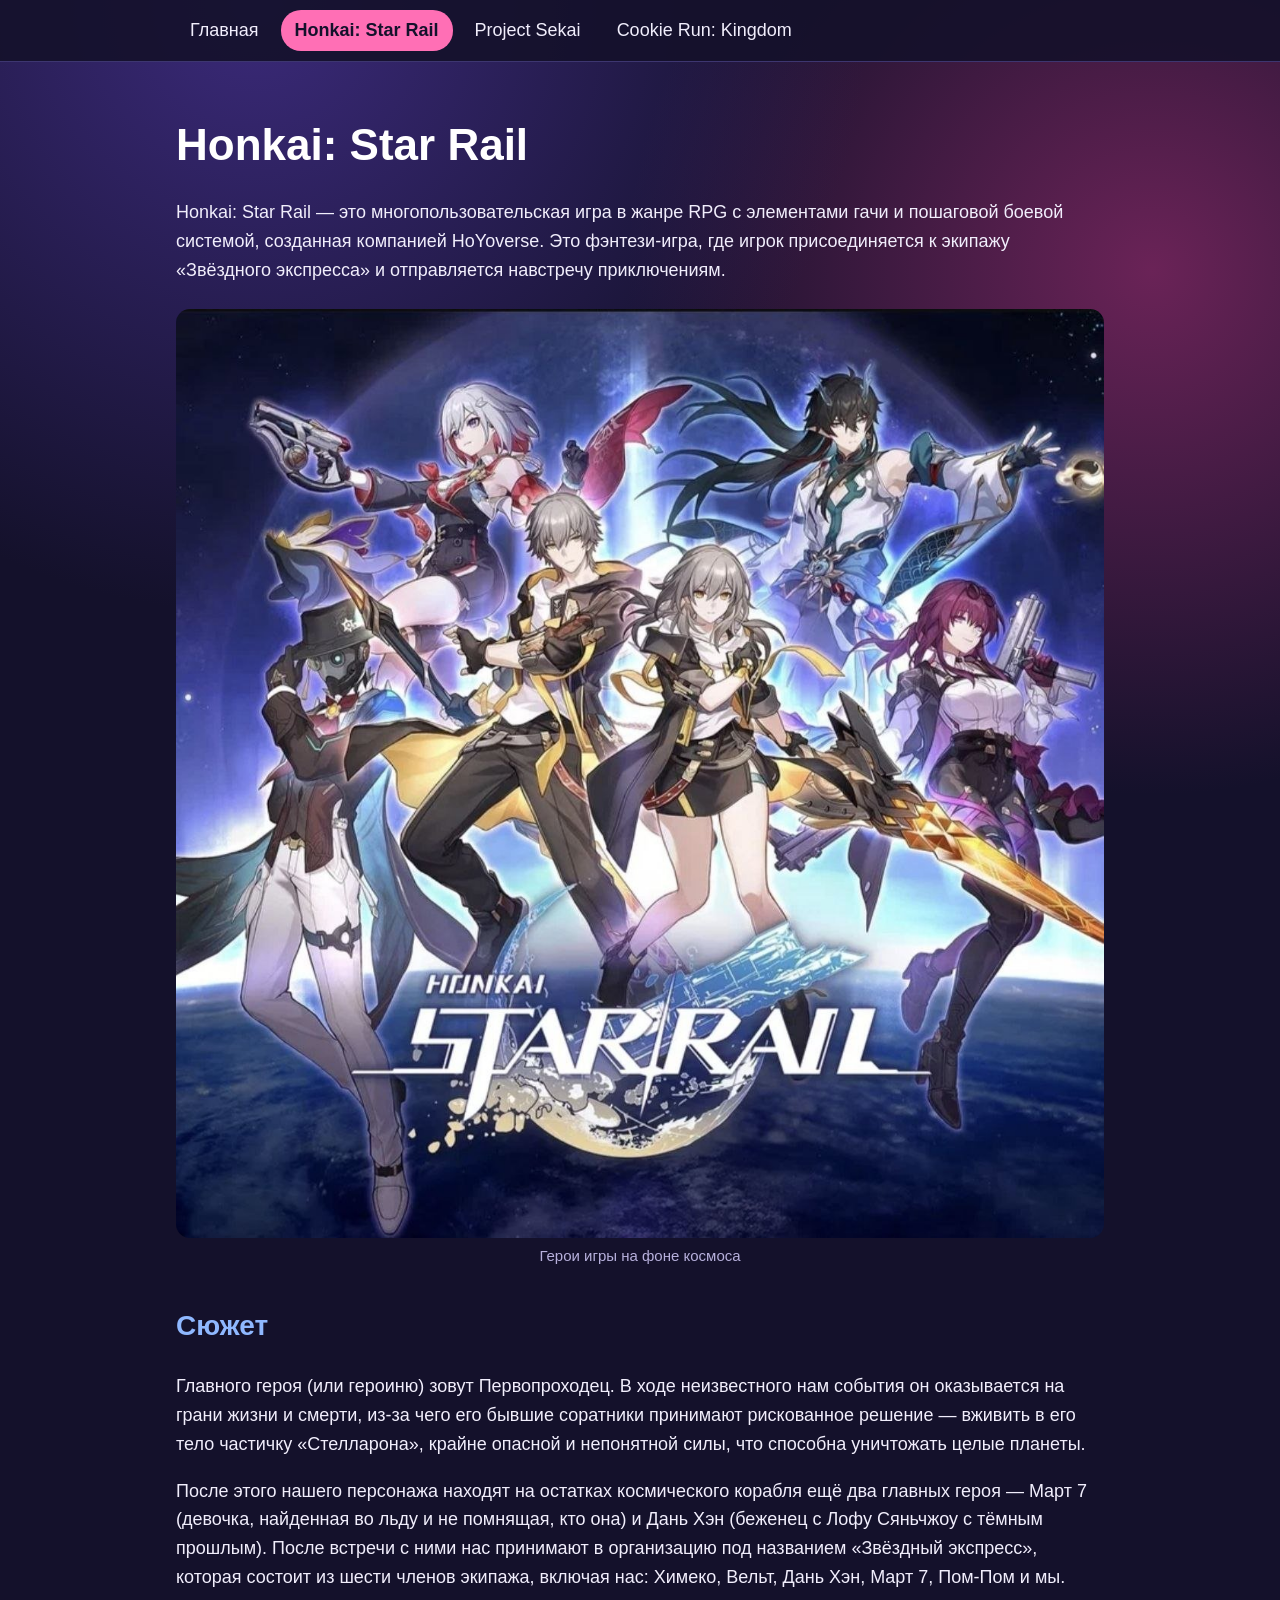
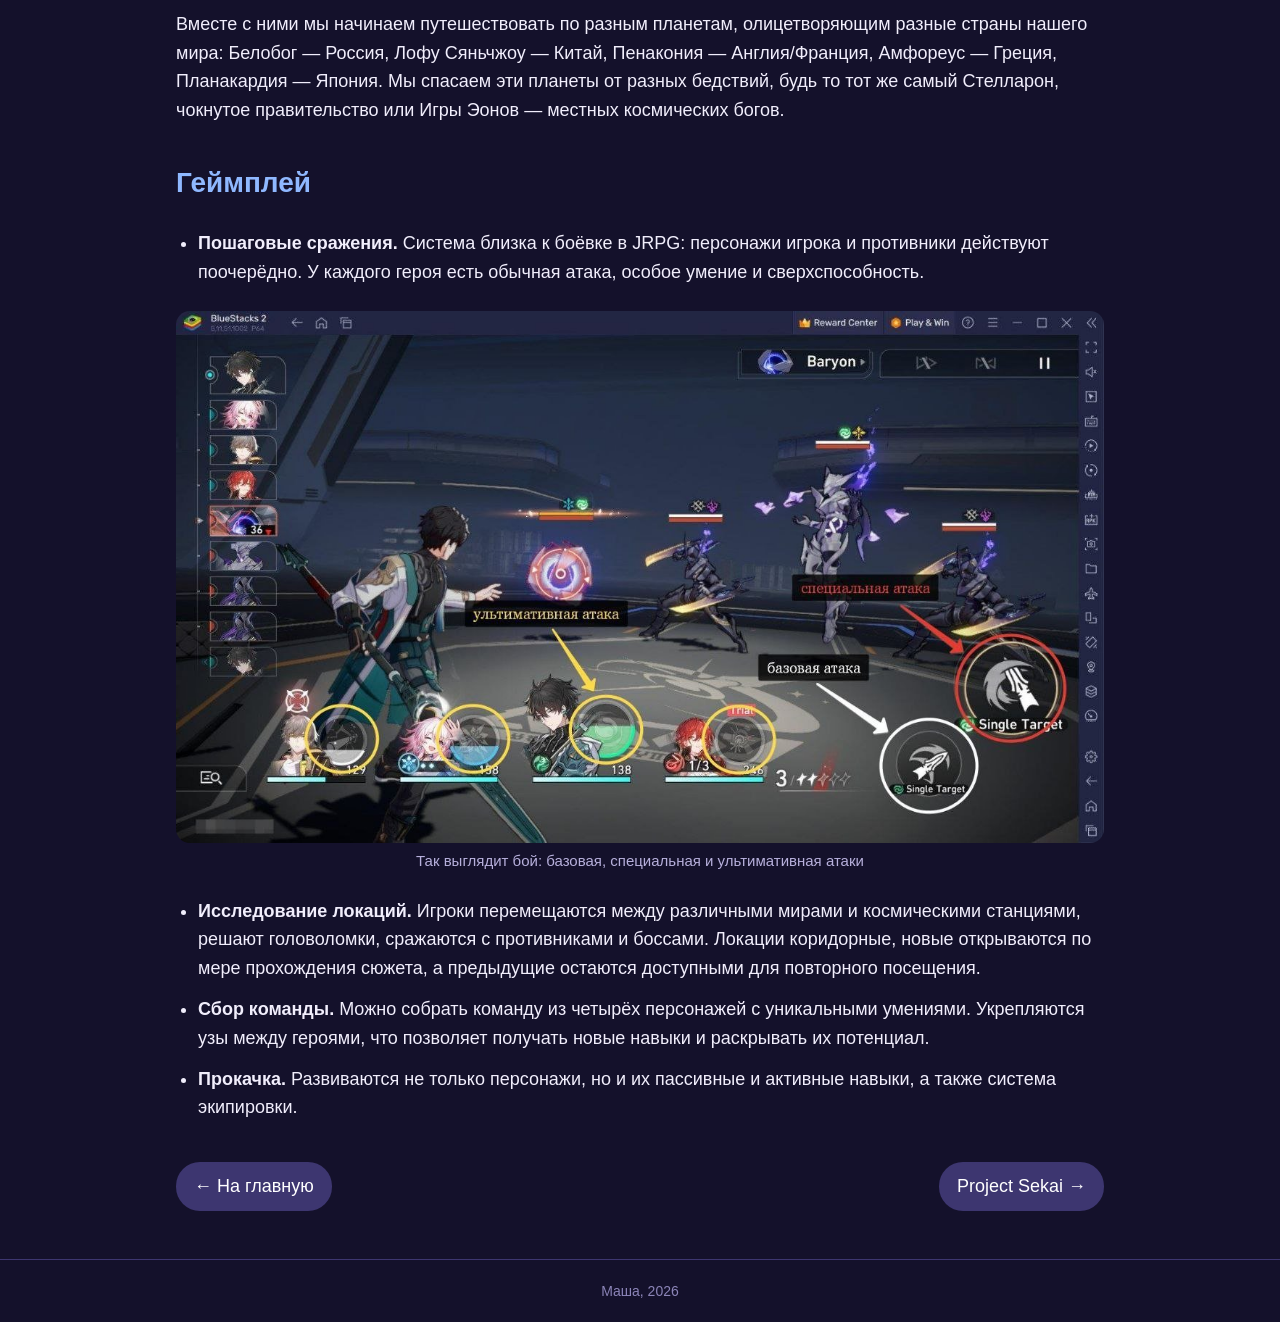
==== page2.html @ f721b34b "Add files via upload" ====
<!DOCTYPE html>
<html lang="ru">
<head>
    <meta charset="UTF-8">
    <meta name="viewport" content="width=device-width, initial-scale=1">
    <title>Honkai: Star Rail — Мой сайт про видеоигры</title>
    <link rel="stylesheet" href="style.css">
</head>
<body class="hsr">
    <nav>
        <ul>
            <li><a href="index.html">Главная</a></li>
            <li><a href="page2.html" class="active">Honkai: Star Rail</a></li>
            <li><a href="page3.html">Project Sekai</a></li>
            <li><a href="page4.html">Cookie Run: Kingdom</a></li>
        </ul>
    </nav>

    <main>
        <h1>Honkai: Star Rail</h1>
        <p>Honkai: Star Rail — это многопользовательская игра в жанре RPG с элементами гачи и пошаговой боевой системой, созданная компанией HoYoverse. Это фэнтези-игра, где игрок присоединяется к экипажу «Звёздного экспресса» и отправляется навстречу приключениям.</p>

        <figure>
            <img src="images/hsr.jpg" alt="Герои Honkai: Star Rail на фоне космоса">
            <figcaption>Герои игры на фоне космоса</figcaption>
        </figure>

        <h2>Сюжет</h2>
        <p>Главного героя (или героиню) зовут Первопроходец. В ходе неизвестного нам события он оказывается на грани жизни и смерти, из-за чего его бывшие соратники принимают рискованное решение — вживить в его тело частичку «Стелларона», крайне опасной и непонятной силы, что способна уничтожать целые планеты.</p>
        <p>После этого нашего персонажа находят на остатках космического корабля ещё два главных героя — Март 7 (девочка, найденная во льду и не помнящая, кто она) и Дань Хэн (беженец с Лофу Сяньчжоу с тёмным прошлым). После встречи с ними нас принимают в организацию под названием «Звёздный экспресс», которая состоит из шести членов экипажа, включая нас: Химеко, Вельт, Дань Хэн, Март 7, Пом-Пом и мы.</p>
        <p>Вместе с ними мы начинаем путешествовать по разным планетам, олицетворяющим разные страны нашего мира: Белобог — Россия, Лофу Сяньчжоу — Китай, Пенакония — Англия/Франция, Амфореус — Греция, Планакардия — Япония. Мы спасаем эти планеты от разных бедствий, будь то тот же самый Стелларон, чокнутое правительство или Игры Эонов — местных космических богов.</p>

        <h2>Геймплей</h2>
        <ul class="features">
            <li><b>Пошаговые сражения.</b> Система близка к боёвке в JRPG: персонажи игрока и противники действуют поочерёдно. У каждого героя есть обычная атака, особое умение и сверхспособность.</li>
        </ul>

        <figure>
            <img src="images/hsr-gameplay.jpg" alt="Пошаговый бой в Honkai: Star Rail">
            <figcaption>Так выглядит бой: базовая, специальная и ультимативная атаки</figcaption>
        </figure>

        <ul class="features">
            <li><b>Исследование локаций.</b> Игроки перемещаются между различными мирами и космическими станциями, решают головоломки, сражаются с противниками и боссами. Локации коридорные, новые открываются по мере прохождения сюжета, а предыдущие остаются доступными для повторного посещения.</li>
            <li><b>Сбор команды.</b> Можно собрать команду из четырёх персонажей с уникальными умениями. Укрепляются узы между героями, что позволяет получать новые навыки и раскрывать их потенциал.</li>
            <li><b>Прокачка.</b> Развиваются не только персонажи, но и их пассивные и активные навыки, а также система экипировки.</li>
        </ul>

        <div class="pager">
            <a href="index.html">← На главную</a>
            <a href="page3.html">Project Sekai →</a>
        </div>
    </main>

    <footer>Маша, 2026</footer>
</body>
</html>
---- style.css ----
/* Общие стили для всех страниц */

* {
    box-sizing: border-box;
}

body {
    margin: 0;
    font-family: "Segoe UI", Arial, sans-serif;
    font-size: 18px;
    line-height: 1.6;
    color: #f1eefc;
    background: #14112b;
    background-image: radial-gradient(circle at 20% 0%, #3b2a7a 0%, transparent 45%),
                      radial-gradient(circle at 90% 30%, #6a2357 0%, transparent 40%);
    background-attachment: fixed;
}

/* Меню */
nav {
    position: sticky;
    top: 0;
    z-index: 10;
    background: rgba(20, 17, 43, 0.9);
    border-bottom: 1px solid #3d3670;
}

nav ul {
    list-style: none;
    margin: 0 auto;
    padding: 10px 16px;
    max-width: 960px;
    display: flex;
    flex-wrap: wrap;
    gap: 8px;
}

nav a {
    display: block;
    padding: 6px 14px;
    border-radius: 20px;
    color: #f1eefc;
    text-decoration: none;
}

nav a:hover {
    background: #3d3670;
}

nav a.active {
    background: #ff6fb5;
    color: #14112b;
    font-weight: bold;
}

/* Основная часть */
main {
    max-width: 960px;
    margin: 0 auto;
    padding: 24px 16px 48px;
}

h1 {
    font-size: 44px;
    margin: 24px 0 12px;
    color: #ffffff;
}

h2 {
    font-size: 28px;
    margin-top: 36px;
    color: var(--accent, #ff6fb5);
}

.intro {
    font-size: 20px;
}

/* Карточки игр на главной */
.games {
    list-style: none;
    padding: 0;
    display: grid;
    grid-template-columns: repeat(auto-fit, minmax(260px, 1fr));
    gap: 20px;
}

.games a {
    display: block;
    height: 100%;
    background: #221d47;
    border: 2px solid #3d3670;
    border-radius: 16px;
    overflow: hidden;
    color: #f1eefc;
    text-decoration: none;
    transition: transform 0.2s, border-color 0.2s;
}

.games a:hover {
    transform: translateY(-4px);
    border-color: #ff6fb5;
}

.games img {
    width: 100%;
    height: 170px;
    object-fit: cover;
    display: block;
}

.games a > span {
    display: block;
    padding: 14px 16px;
    font-size: 20px;
    font-weight: bold;
}

.games .place {
    color: #ff6fb5;
    margin-right: 6px;
}

/* Картинки на страницах игр */
figure {
    margin: 24px 0;
}

figure img {
    width: 100%;
    border-radius: 14px;
    display: block;
}

figcaption {
    font-size: 15px;
    color: #b7b0dc;
    margin-top: 6px;
    text-align: center;
}

.pair {
    display: grid;
    grid-template-columns: 1fr 1fr;
    gap: 16px;
}

.pair figure {
    margin: 0;
}

/* Список особенностей геймплея */
.features {
    padding-left: 22px;
}

.features li {
    margin-bottom: 12px;
}

/* Цвет у каждой игры свой */
.hsr {
    --accent: #8fb8ff;
}

.sekai {
    --accent: #4fe0d0;
}

.cookie {
    --accent: #ffc35c;
}

/* Кнопки внизу страницы */
.pager {
    display: flex;
    justify-content: space-between;
    flex-wrap: wrap;
    gap: 12px;
    margin-top: 40px;
}

.pager a {
    padding: 10px 18px;
    border-radius: 24px;
    background: #3d3670;
    color: #fff;
    text-decoration: none;
}

.pager a:hover {
    background: #ff6fb5;
    color: #14112b;
}

footer {
    text-align: center;
    padding: 20px;
    font-size: 14px;
    color: #8c85b8;
    border-top: 1px solid #3d3670;
}

/* Телефон */
@media (max-width: 600px) {
    body {
        font-size: 16px;
    }

    h1 {
        font-size: 32px;
    }

    .pair {
        grid-template-columns: 1fr;
    }
}
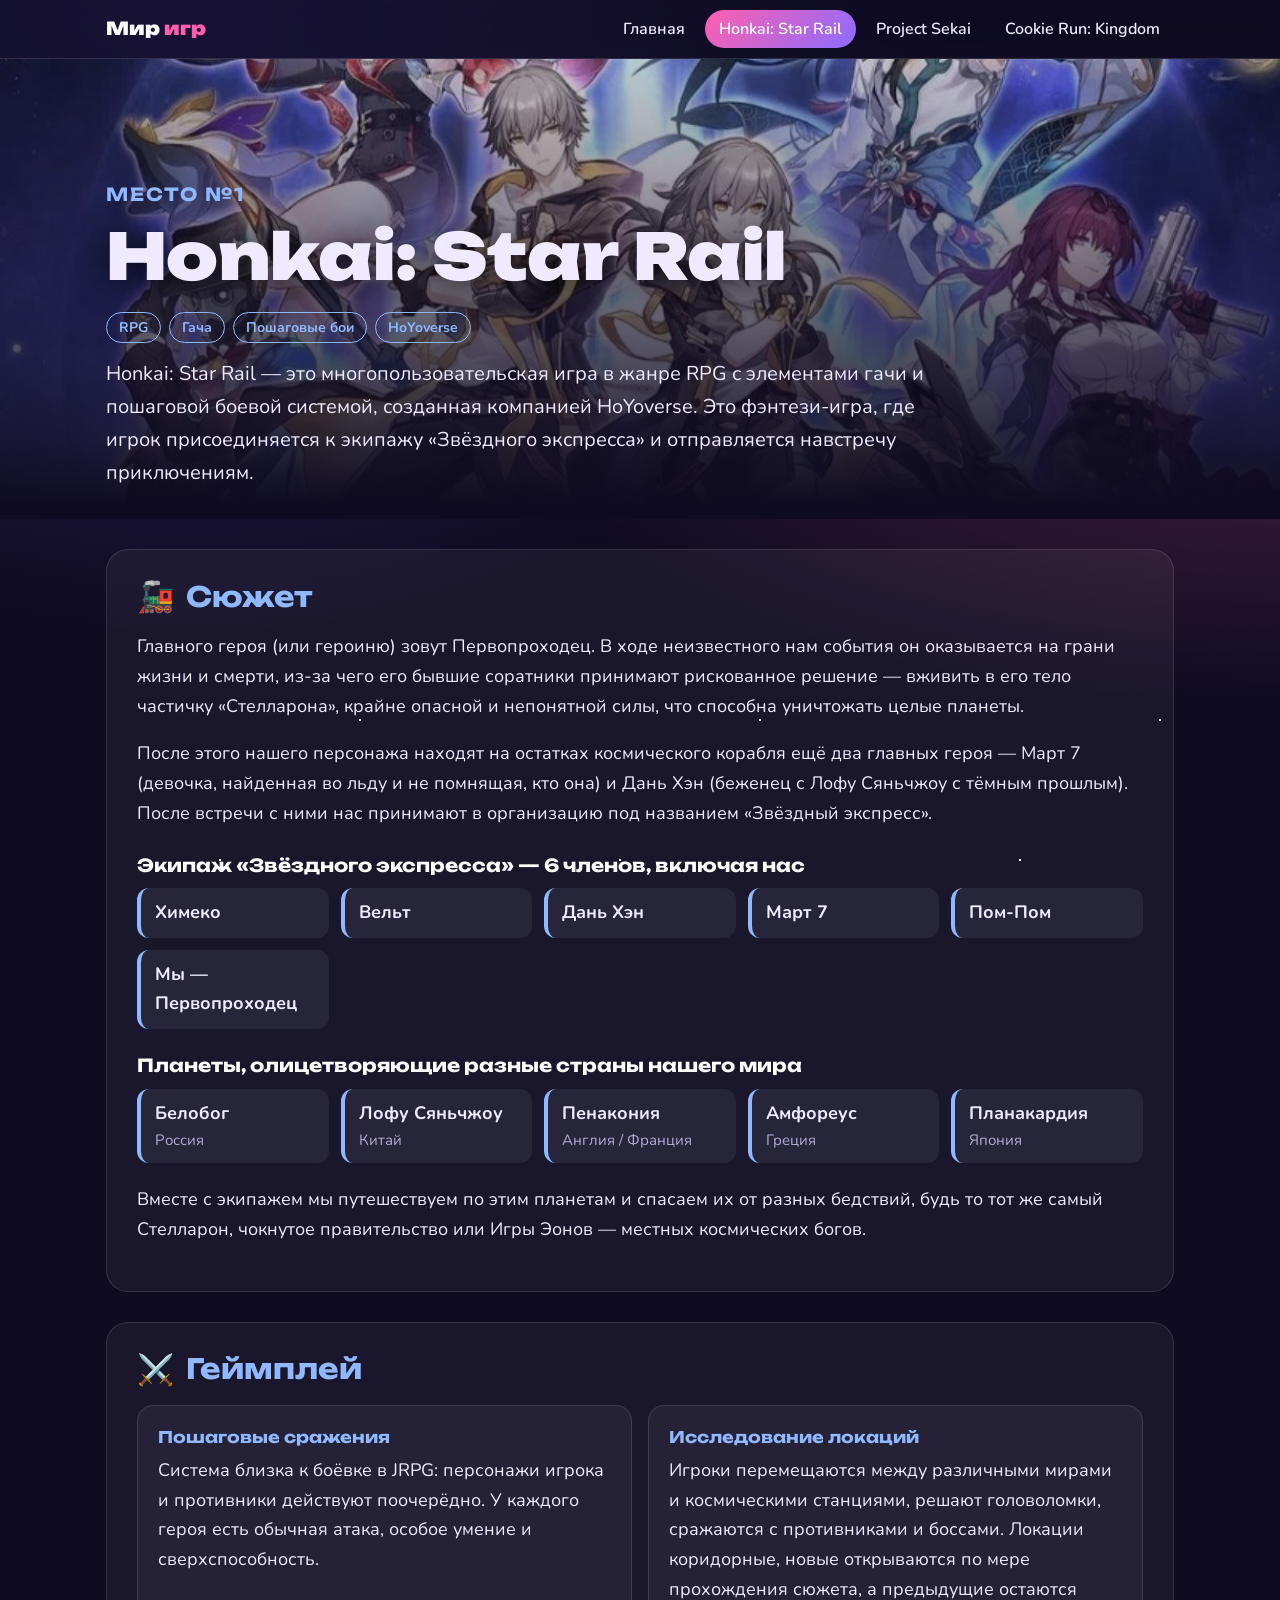
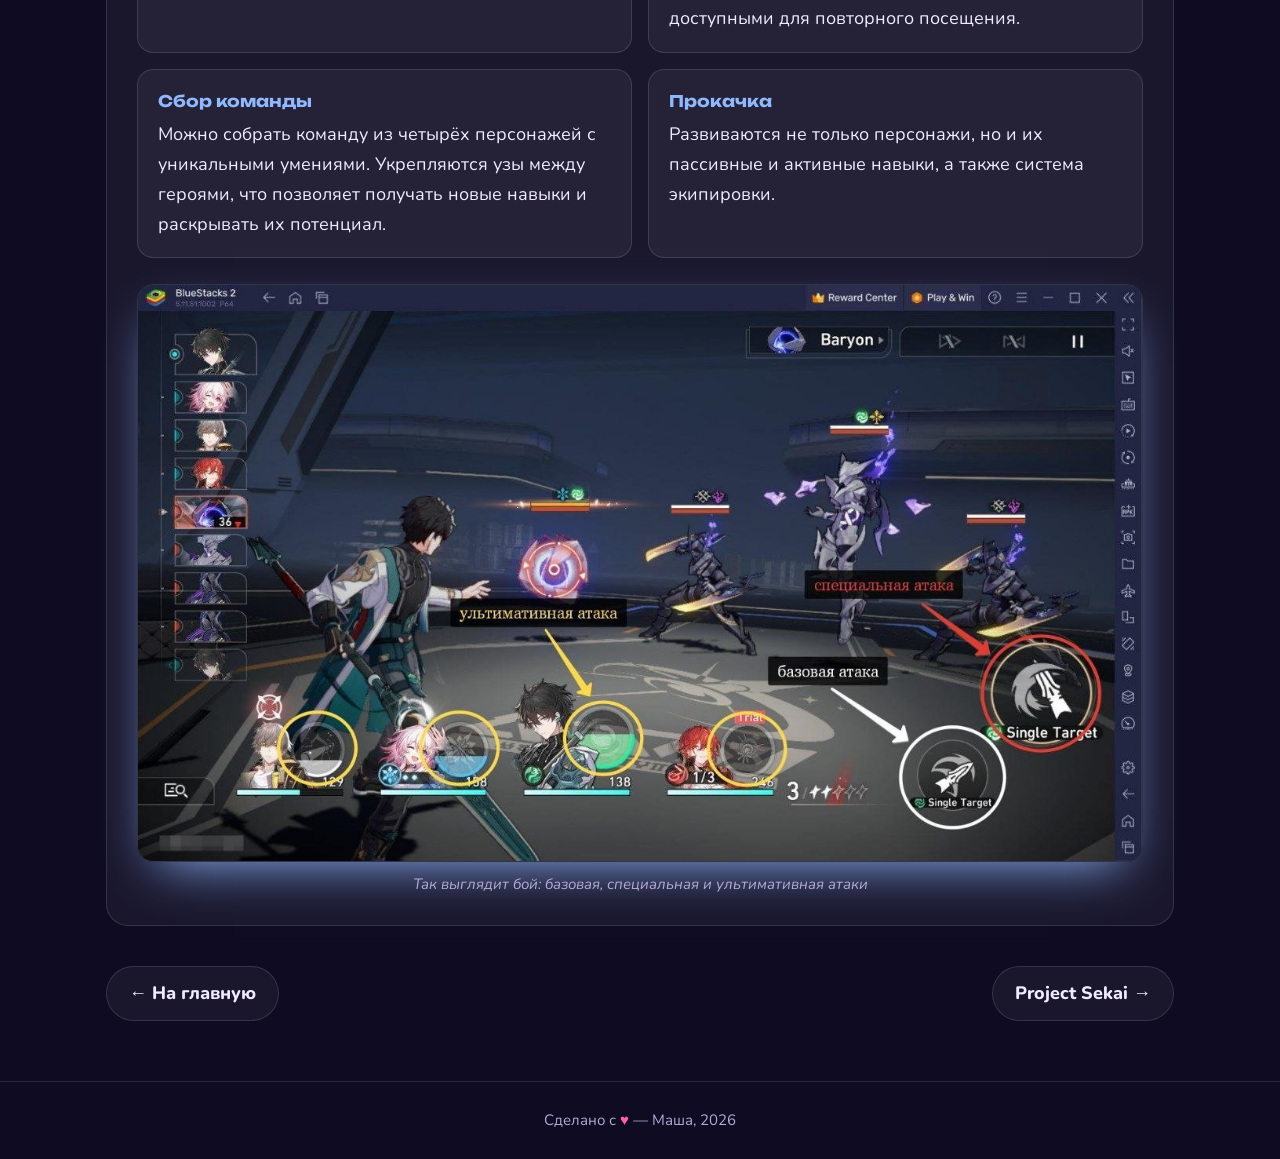
==== commit 4d3ca573: "Add files via upload" ====
--- a/page2.html
+++ b/page2.html
@@ -8,50 +8,75 @@
 </head>
 <body class="hsr">
     <nav>
-        <ul>
-            <li><a href="index.html">Главная</a></li>
-            <li><a href="page2.html" class="active">Honkai: Star Rail</a></li>
-            <li><a href="page3.html">Project Sekai</a></li>
-            <li><a href="page4.html">Cookie Run: Kingdom</a></li>
-        </ul>
+        <div class="nav-inner">
+            <a href="index.html" class="logo">Мир <span>игр</span></a>
+            <ul>
+                <li><a href="index.html">Главная</a></li>
+                <li><a href="page2.html" class="active">Honkai: Star Rail</a></li>
+                <li><a href="page3.html">Project Sekai</a></li>
+                <li><a href="page4.html">Cookie Run: Kingdom</a></li>
+            </ul>
+        </div>
     </nav>
 
-    <main>
-        <h1>Honkai: Star Rail</h1>
-        <p>Honkai: Star Rail — это многопользовательская игра в жанре RPG с элементами гачи и пошаговой боевой системой, созданная компанией HoYoverse. Это фэнтези-игра, где игрок присоединяется к экипажу «Звёздного экспресса» и отправляется навстречу приключениям.</p>
+    <header class="banner" style="background-image: url('images/hsr.jpg'); background-position: center 30%;">
+        <div class="banner-text">
+            <div class="number">МЕСТО №1</div>
+            <h1>Honkai: Star Rail</h1>
+            <ul class="tags"><li>RPG</li><li>Гача</li><li>Пошаговые бои</li><li>HoYoverse</li></ul>
+            <p class="lead">Honkai: Star Rail — это многопользовательская игра в жанре RPG с элементами гачи и пошаговой боевой системой, созданная компанией HoYoverse. Это фэнтези-игра, где игрок присоединяется к экипажу «Звёздного экспресса» и отправляется навстречу приключениям.</p>
+        </div>
+    </header>
 
-        <figure>
-            <img src="images/hsr.jpg" alt="Герои Honkai: Star Rail на фоне космоса">
-            <figcaption>Герои игры на фоне космоса</figcaption>
-        </figure>
+    <main class="wrap">
+        <section class="panel">
+            <h2><span class="icon">🚂</span> Сюжет</h2>
+            <p>Главного героя (или героиню) зовут Первопроходец. В ходе неизвестного нам события он оказывается на грани жизни и смерти, из-за чего его бывшие соратники принимают рискованное решение — вживить в его тело частичку «Стелларона», крайне опасной и непонятной силы, что способна уничтожать целые планеты.</p>
+            <p>После этого нашего персонажа находят на остатках космического корабля ещё два главных героя — Март 7 (девочка, найденная во льду и не помнящая, кто она) и Дань Хэн (беженец с Лофу Сяньчжоу с тёмным прошлым). После встречи с ними нас принимают в организацию под названием «Звёздный экспресс».</p>
 
-        <h2>Сюжет</h2>
-        <p>Главного героя (или героиню) зовут Первопроходец. В ходе неизвестного нам события он оказывается на грани жизни и смерти, из-за чего его бывшие соратники принимают рискованное решение — вживить в его тело частичку «Стелларона», крайне опасной и непонятной силы, что способна уничтожать целые планеты.</p>
-        <p>После этого нашего персонажа находят на остатках космического корабля ещё два главных героя — Март 7 (девочка, найденная во льду и не помнящая, кто она) и Дань Хэн (беженец с Лофу Сяньчжоу с тёмным прошлым). После встречи с ними нас принимают в организацию под названием «Звёздный экспресс», которая состоит из шести членов экипажа, включая нас: Химеко, Вельт, Дань Хэн, Март 7, Пом-Пом и мы.</p>
-        <p>Вместе с ними мы начинаем путешествовать по разным планетам, олицетворяющим разные страны нашего мира: Белобог — Россия, Лофу Сяньчжоу — Китай, Пенакония — Англия/Франция, Амфореус — Греция, Планакардия — Япония. Мы спасаем эти планеты от разных бедствий, будь то тот же самый Стелларон, чокнутое правительство или Игры Эонов — местных космических богов.</p>
+            <h3>Экипаж «Звёздного экспресса» — 6 членов, включая нас</h3>
+            <ul class="tiles">
+                <li>Химеко</li>
+                <li>Вельт</li>
+                <li>Дань Хэн</li>
+                <li>Март 7</li>
+                <li>Пом-Пом</li>
+                <li>Мы — Первопроходец</li>
+            </ul>
 
-        <h2>Геймплей</h2>
-        <ul class="features">
-            <li><b>Пошаговые сражения.</b> Система близка к боёвке в JRPG: персонажи игрока и противники действуют поочерёдно. У каждого героя есть обычная атака, особое умение и сверхспособность.</li>
-        </ul>
+            <h3>Планеты, олицетворяющие разные страны нашего мира</h3>
+            <ul class="tiles">
+                <li>Белобог <small>Россия</small></li>
+                <li>Лофу Сяньчжоу <small>Китай</small></li>
+                <li>Пенакония <small>Англия / Франция</small></li>
+                <li>Амфореус <small>Греция</small></li>
+                <li>Планакардия <small>Япония</small></li>
+            </ul>
 
-        <figure>
-            <img src="images/hsr-gameplay.jpg" alt="Пошаговый бой в Honkai: Star Rail">
-            <figcaption>Так выглядит бой: базовая, специальная и ультимативная атаки</figcaption>
-        </figure>
+            <p style="margin-top: 22px;">Вместе с экипажем мы путешествуем по этим планетам и спасаем их от разных бедствий, будь то тот же самый Стелларон, чокнутое правительство или Игры Эонов — местных космических богов.</p>
+        </section>
 
-        <ul class="features">
-            <li><b>Исследование локаций.</b> Игроки перемещаются между различными мирами и космическими станциями, решают головоломки, сражаются с противниками и боссами. Локации коридорные, новые открываются по мере прохождения сюжета, а предыдущие остаются доступными для повторного посещения.</li>
-            <li><b>Сбор команды.</b> Можно собрать команду из четырёх персонажей с уникальными умениями. Укрепляются узы между героями, что позволяет получать новые навыки и раскрывать их потенциал.</li>
-            <li><b>Прокачка.</b> Развиваются не только персонажи, но и их пассивные и активные навыки, а также система экипировки.</li>
-        </ul>
+        <section class="panel">
+            <h2><span class="icon">⚔️</span> Геймплей</h2>
+            <ul class="features">
+                <li><b>Пошаговые сражения</b>Система близка к боёвке в JRPG: персонажи игрока и противники действуют поочерёдно. У каждого героя есть обычная атака, особое умение и сверхспособность.</li>
+                <li><b>Исследование локаций</b>Игроки перемещаются между различными мирами и космическими станциями, решают головоломки, сражаются с противниками и боссами. Локации коридорные, новые открываются по мере прохождения сюжета, а предыдущие остаются доступными для повторного посещения.</li>
+                <li><b>Сбор команды</b>Можно собрать команду из четырёх персонажей с уникальными умениями. Укрепляются узы между героями, что позволяет получать новые навыки и раскрывать их потенциал.</li>
+                <li><b>Прокачка</b>Развиваются не только персонажи, но и их пассивные и активные навыки, а также система экипировки.</li>
+            </ul>
+
+            <figure>
+                <img src="images/hsr-gameplay.jpg" alt="Пошаговый бой в Honkai: Star Rail">
+                <figcaption>Так выглядит бой: базовая, специальная и ультимативная атаки</figcaption>
+            </figure>
+        </section>
 
         <div class="pager">
-            <a href="index.html">← На главную</a>
-            <a href="page3.html">Project Sekai →</a>
+            <a href="index.html" class="btn">← На главную</a>
+            <a href="page3.html" class="btn">Project Sekai →</a>
         </div>
     </main>
 
-    <footer>Маша, 2026</footer>
+    <footer>Сделано с <span>♥</span> — Маша, 2026</footer>
 </body>
 </html>
--- a/style.css
+++ b/style.css
@@ -1,161 +1,426 @@
-/* Общие стили для всех страниц */
+/* ===== Общие стили для всех страниц ===== */
+
+@import url("https://fonts.googleapis.com/css2?family=Unbounded:wght@500;700;900&family=Nunito:wght@400;600;800&display=swap");
+
+:root {
+    --bg: #0e0b22;
+    --panel: rgba(255, 255, 255, 0.05);
+    --border: rgba(255, 255, 255, 0.12);
+    --text: #efeaff;
+    --muted: #b3aad6;
+    --pink: #ff5fae;
+    --violet: #8b6cff;
+    --accent: var(--pink);
+}
 
 * {
     box-sizing: border-box;
 }
 
+html {
+    scroll-behavior: smooth;
+}
+
 body {
     margin: 0;
-    font-family: "Segoe UI", Arial, sans-serif;
+    font-family: "Nunito", "Segoe UI", Arial, sans-serif;
     font-size: 18px;
-    line-height: 1.6;
-    color: #f1eefc;
-    background: #14112b;
-    background-image: radial-gradient(circle at 20% 0%, #3b2a7a 0%, transparent 45%),
-                      radial-gradient(circle at 90% 30%, #6a2357 0%, transparent 40%);
+    line-height: 1.65;
+    color: var(--text);
+    background-color: var(--bg);
+    /* звёздное небо */
+    background-image:
+        radial-gradient(1px 1px at 10% 20%, #fff 50%, transparent 51%),
+        radial-gradient(1px 1px at 30% 70%, #fff 50%, transparent 51%),
+        radial-gradient(2px 2px at 55% 15%, #fff 50%, transparent 51%),
+        radial-gradient(1px 1px at 75% 45%, #fff 50%, transparent 51%),
+        radial-gradient(2px 2px at 90% 80%, #fff 50%, transparent 51%),
+        radial-gradient(1px 1px at 45% 90%, #fff 50%, transparent 51%),
+        radial-gradient(ellipse at 15% 0%, rgba(139, 108, 255, 0.35), transparent 50%),
+        radial-gradient(ellipse at 100% 40%, rgba(255, 95, 174, 0.25), transparent 45%);
+    background-size: 400px 400px, 400px 400px, 400px 400px, 400px 400px, 400px 400px, 400px 400px, 100% 100%, 100% 100%;
     background-attachment: fixed;
 }
 
-/* Меню */
+h1, h2, h3, .logo {
+    font-family: "Unbounded", "Segoe UI", Arial, sans-serif;
+    line-height: 1.2;
+}
+
+a {
+    color: var(--accent);
+}
+
+img {
+    max-width: 100%;
+}
+
+/* ===== Меню ===== */
 nav {
     position: sticky;
     top: 0;
     z-index: 10;
-    background: rgba(20, 17, 43, 0.9);
-    border-bottom: 1px solid #3d3670;
+    background: rgba(14, 11, 34, 0.75);
+    backdrop-filter: blur(12px);
+    border-bottom: 1px solid var(--border);
+}
+
+.nav-inner {
+    max-width: 1100px;
+    margin: 0 auto;
+    padding: 10px 16px;
+    display: flex;
+    align-items: center;
+    justify-content: space-between;
+    flex-wrap: wrap;
+    gap: 10px;
+}
+
+.logo {
+    font-size: 18px;
+    font-weight: 900;
+    color: #fff;
+    text-decoration: none;
+}
+
+.logo span {
+    color: var(--pink);
 }
 
 nav ul {
     list-style: none;
-    margin: 0 auto;
-    padding: 10px 16px;
-    max-width: 960px;
+    margin: 0;
+    padding: 0;
     display: flex;
     flex-wrap: wrap;
-    gap: 8px;
-}
-
-nav a {
+    gap: 6px;
+}
+
+nav ul a {
     display: block;
     padding: 6px 14px;
-    border-radius: 20px;
-    color: #f1eefc;
+    border-radius: 999px;
+    color: var(--text);
     text-decoration: none;
-}
-
-nav a:hover {
-    background: #3d3670;
-}
-
-nav a.active {
-    background: #ff6fb5;
-    color: #14112b;
-    font-weight: bold;
-}
-
-/* Основная часть */
-main {
-    max-width: 960px;
+    font-weight: 600;
+    font-size: 16px;
+    transition: background 0.2s;
+}
+
+nav ul a:hover {
+    background: rgba(255, 255, 255, 0.1);
+}
+
+nav ul a.active {
+    background: linear-gradient(135deg, var(--pink), var(--violet));
+    color: #fff;
+}
+
+/* ===== Главная: шапка ===== */
+.hero {
+    max-width: 1100px;
     margin: 0 auto;
-    padding: 24px 16px 48px;
-}
-
-h1 {
-    font-size: 44px;
-    margin: 24px 0 12px;
-    color: #ffffff;
-}
-
-h2 {
-    font-size: 28px;
-    margin-top: 36px;
-    color: var(--accent, #ff6fb5);
-}
-
-.intro {
+    padding: 70px 16px 40px;
+    text-align: center;
+}
+
+.hello {
+    display: inline-block;
+    padding: 6px 16px;
+    border: 1px solid var(--border);
+    border-radius: 999px;
+    background: var(--panel);
+    color: var(--muted);
+    font-weight: 600;
+    margin-bottom: 20px;
+}
+
+.hero h1 {
+    font-size: clamp(40px, 8vw, 80px);
+    font-weight: 900;
+    margin: 0 0 20px;
+    background: linear-gradient(90deg, #8fb8ff, var(--pink), #ffc35c);
+    -webkit-background-clip: text;
+    background-clip: text;
+    color: transparent;
+}
+
+.hero p {
+    max-width: 720px;
+    margin: 0 auto;
     font-size: 20px;
-}
-
-/* Карточки игр на главной */
+    color: var(--text);
+}
+
+/* ===== Главная: карточки игр ===== */
+.wrap {
+    max-width: 1100px;
+    margin: 0 auto;
+    padding: 0 16px 60px;
+}
+
+.section-title {
+    text-align: center;
+    font-size: 22px;
+    color: var(--muted);
+    margin: 10px 0 30px;
+}
+
 .games {
     list-style: none;
     padding: 0;
+    margin: 0;
     display: grid;
-    grid-template-columns: repeat(auto-fit, minmax(260px, 1fr));
-    gap: 20px;
-}
-
-.games a {
-    display: block;
+    grid-template-columns: repeat(auto-fit, minmax(300px, 1fr));
+    gap: 26px;
+}
+
+.card {
+    position: relative;
+    display: flex;
+    flex-direction: column;
     height: 100%;
-    background: #221d47;
-    border: 2px solid #3d3670;
-    border-radius: 16px;
+    background: var(--panel);
+    border: 1px solid var(--border);
+    border-radius: 22px;
     overflow: hidden;
-    color: #f1eefc;
+    color: var(--text);
     text-decoration: none;
-    transition: transform 0.2s, border-color 0.2s;
-}
-
-.games a:hover {
-    transform: translateY(-4px);
-    border-color: #ff6fb5;
-}
-
-.games img {
+    transition: transform 0.25s, box-shadow 0.25s, border-color 0.25s;
+}
+
+.card:hover {
+    transform: translateY(-8px);
+    border-color: var(--accent);
+    box-shadow: 0 20px 50px -15px var(--accent);
+}
+
+.card img {
     width: 100%;
-    height: 170px;
+    height: 210px;
     object-fit: cover;
     display: block;
-}
-
-.games a > span {
+    transition: transform 0.4s;
+}
+
+.card:hover img {
+    transform: scale(1.06);
+}
+
+.card .pic {
+    overflow: hidden;
+}
+
+.rank {
+    position: absolute;
+    top: 14px;
+    left: 14px;
+    z-index: 2;
+    width: 48px;
+    height: 48px;
+    border-radius: 50%;
+    display: grid;
+    place-items: center;
+    font-family: "Unbounded", sans-serif;
+    font-weight: 900;
+    font-size: 20px;
+    color: #fff;
+    background: var(--accent);
+    box-shadow: 0 4px 14px rgba(0, 0, 0, 0.5);
+}
+
+.card-body {
+    padding: 20px 22px 24px;
+    display: flex;
+    flex-direction: column;
+    flex: 1;
+}
+
+.card h3 {
+    margin: 0 0 10px;
+    font-size: 21px;
+}
+
+.card p {
+    margin: 0 0 16px;
+    color: var(--muted);
+    font-size: 16px;
+}
+
+.more {
+    margin-top: auto;
+    font-weight: 800;
+    color: var(--accent);
+}
+
+/* Теги жанров */
+.tags {
+    display: flex;
+    flex-wrap: wrap;
+    gap: 8px;
+    margin-bottom: 14px;
+    padding: 0;
+    list-style: none;
+}
+
+.tags li {
+    padding: 3px 12px;
+    border-radius: 999px;
+    font-size: 14px;
+    font-weight: 700;
+    border: 1px solid var(--accent);
+    color: var(--accent);
+}
+
+/* ===== Страница игры: баннер ===== */
+.banner {
+    position: relative;
+    min-height: 460px;
+    display: flex;
+    align-items: flex-end;
+    background-size: cover;
+    background-position: center;
+}
+
+.banner::after {
+    content: "";
+    position: absolute;
+    inset: 0;
+    background: linear-gradient(to top, var(--bg) 3%, rgba(14, 11, 34, 0.55) 55%, rgba(14, 11, 34, 0.2));
+}
+
+.banner-text {
+    position: relative;
+    z-index: 1;
+    width: 100%;
+    max-width: 1100px;
+    margin: 0 auto;
+    padding: 40px 16px 30px;
+}
+
+.banner .number {
+    font-family: "Unbounded", sans-serif;
+    font-weight: 700;
+    color: var(--accent);
+    letter-spacing: 2px;
+}
+
+.banner h1 {
+    font-size: clamp(34px, 6vw, 64px);
+    font-weight: 900;
+    margin: 8px 0 16px;
+    text-shadow: 0 4px 30px rgba(0, 0, 0, 0.7);
+}
+
+.lead {
+    font-size: 20px;
+    max-width: 820px;
+    margin: 0;
+}
+
+/* ===== Страница игры: панели ===== */
+.panel {
+    background: var(--panel);
+    border: 1px solid var(--border);
+    border-radius: 22px;
+    padding: 28px 30px;
+    margin-top: 30px;
+}
+
+.panel h2 {
+    display: flex;
+    align-items: center;
+    gap: 12px;
+    margin: 0 0 18px;
+    font-size: 28px;
+    color: var(--accent);
+}
+
+.panel h2 .icon {
+    font-size: 30px;
+}
+
+.panel h3 {
+    font-size: 18px;
+    margin: 26px 0 12px;
+    color: #fff;
+}
+
+/* Плитки: экипаж, планеты */
+.tiles {
+    list-style: none;
+    padding: 0;
+    margin: 0;
+    display: grid;
+    grid-template-columns: repeat(auto-fill, minmax(170px, 1fr));
+    gap: 12px;
+}
+
+.tiles li {
+    background: rgba(255, 255, 255, 0.06);
+    border-left: 4px solid var(--accent);
+    border-radius: 12px;
+    padding: 10px 14px;
+    font-weight: 700;
+}
+
+.tiles small {
     display: block;
-    padding: 14px 16px;
-    font-size: 20px;
-    font-weight: bold;
-}
-
-.games .place {
-    color: #ff6fb5;
-    margin-right: 6px;
-}
-
-/* Картинки на страницах игр */
+    font-weight: 400;
+    color: var(--muted);
+    font-size: 15px;
+}
+
+/* Особенности геймплея */
+.features {
+    list-style: none;
+    padding: 0;
+    margin: 0;
+    display: grid;
+    grid-template-columns: repeat(auto-fit, minmax(380px, 1fr));
+    gap: 16px;
+}
+
+.features li {
+    background: rgba(255, 255, 255, 0.05);
+    border: 1px solid var(--border);
+    border-radius: 16px;
+    padding: 18px 20px;
+}
+
+.features b {
+    display: block;
+    font-family: "Unbounded", sans-serif;
+    font-size: 16px;
+    color: var(--accent);
+    margin-bottom: 6px;
+}
+
+/* Картинки */
 figure {
-    margin: 24px 0;
+    margin: 26px 0 0;
 }
 
 figure img {
     width: 100%;
-    border-radius: 14px;
     display: block;
+    border-radius: 16px;
+    border: 1px solid var(--border);
+    box-shadow: 0 20px 50px -20px var(--accent);
 }
 
 figcaption {
     font-size: 15px;
-    color: #b7b0dc;
-    margin-top: 6px;
+    color: var(--muted);
+    margin-top: 10px;
     text-align: center;
+    font-style: italic;
 }
 
 .pair {
     display: grid;
     grid-template-columns: 1fr 1fr;
-    gap: 16px;
-}
-
-.pair figure {
-    margin: 0;
-}
-
-/* Список особенностей геймплея */
-.features {
-    padding-left: 22px;
-}
-
-.features li {
-    margin-bottom: 12px;
+    gap: 18px;
 }
 
 /* Цвет у каждой игры свой */
@@ -164,14 +429,14 @@
 }
 
 .sekai {
-    --accent: #4fe0d0;
+    --accent: #3fe0cf;
 }
 
 .cookie {
-    --accent: #ffc35c;
-}
-
-/* Кнопки внизу страницы */
+    --accent: #ffbf47;
+}
+
+/* ===== Кнопки внизу ===== */
 .pager {
     display: flex;
     justify-content: space-between;
@@ -180,38 +445,67 @@
     margin-top: 40px;
 }
 
-.pager a {
-    padding: 10px 18px;
-    border-radius: 24px;
-    background: #3d3670;
-    color: #fff;
+.btn {
+    padding: 12px 22px;
+    border-radius: 999px;
+    border: 1px solid var(--border);
+    background: var(--panel);
+    color: var(--text);
     text-decoration: none;
-}
-
-.pager a:hover {
-    background: #ff6fb5;
-    color: #14112b;
+    font-weight: 800;
+    transition: background 0.2s, color 0.2s;
+}
+
+.btn:hover {
+    background: var(--accent);
+    color: #0e0b22;
 }
 
 footer {
     text-align: center;
-    padding: 20px;
-    font-size: 14px;
-    color: #8c85b8;
-    border-top: 1px solid #3d3670;
-}
-
-/* Телефон */
-@media (max-width: 600px) {
+    padding: 26px 16px;
+    font-size: 15px;
+    color: var(--muted);
+    border-top: 1px solid var(--border);
+}
+
+footer span {
+    color: var(--pink);
+}
+
+/* ===== Телефон ===== */
+@media (max-width: 640px) {
     body {
         font-size: 16px;
     }
 
-    h1 {
-        font-size: 32px;
-    }
-
-    .pair {
+    .hero {
+        padding-top: 40px;
+    }
+
+    .hero p,
+    .lead {
+        font-size: 17px;
+    }
+
+    .banner {
+        min-height: 360px;
+    }
+
+    .panel {
+        padding: 20px 18px;
+    }
+
+    .panel h2 {
+        font-size: 22px;
+    }
+
+    .pair,
+    .features {
         grid-template-columns: 1fr;
     }
-}
+
+    .logo {
+        display: none;
+    }
+}
